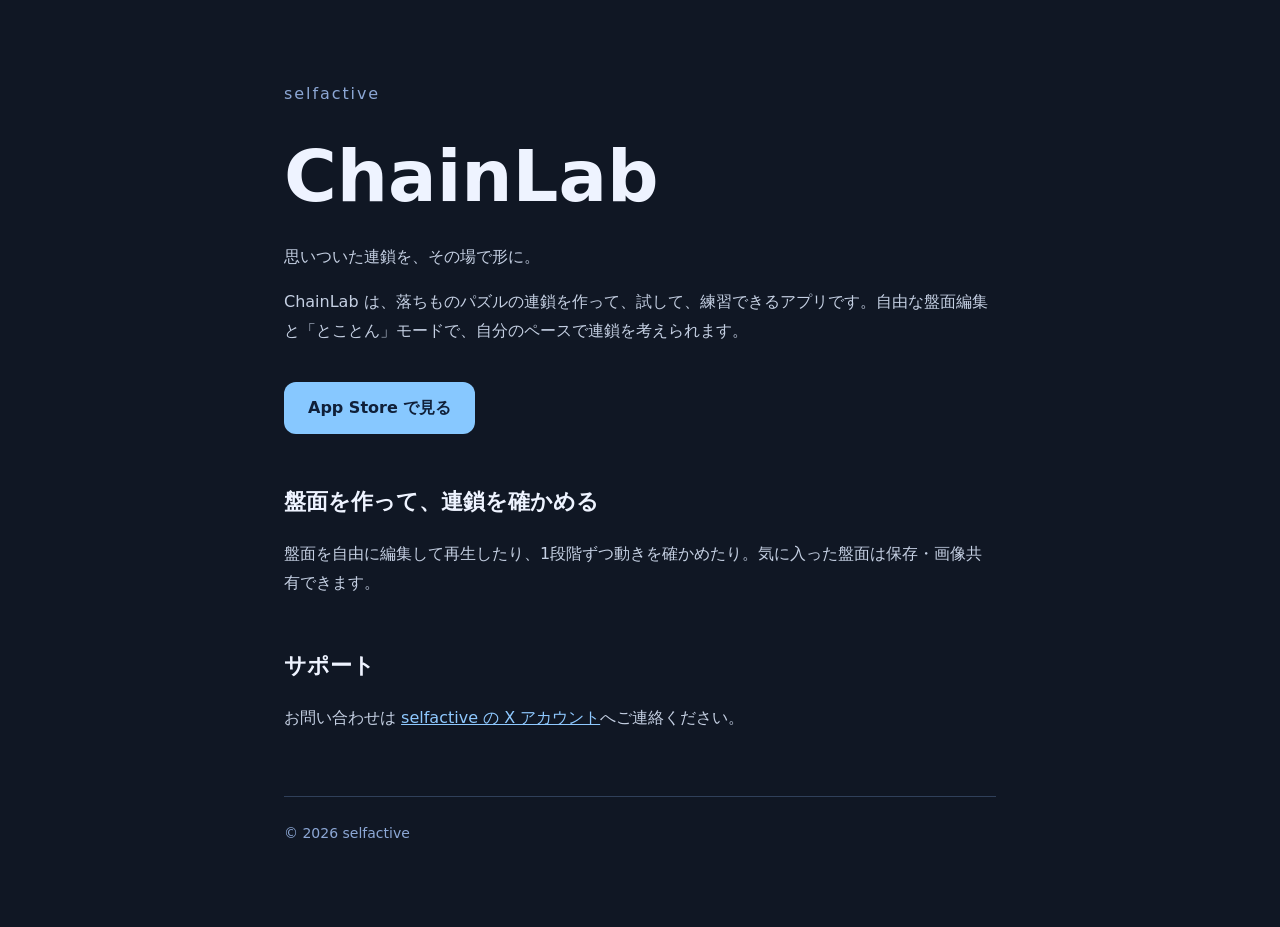
==== index.html @ dcd26888 "Add ChainLab website and AdMob app-ads.txt" ====
<!doctype html>
<html lang="ja">
<head>
<meta charset="utf-8">
<meta name="viewport" content="width=device-width, initial-scale=1">
<meta name="description" content="ChainLab は落ちものパズルの連鎖を作り、試し、練習できるアプリです。">
<title>ChainLab | selfactive</title>
<style>
:root{color-scheme:dark}*{box-sizing:border-box}body{margin:0;background:#101724;color:#eef3ff;font-family:system-ui,-apple-system,sans-serif;line-height:1.8}main{max-width:760px;margin:auto;padding:80px 24px}header{color:#8ca7d5;letter-spacing:.12em}h1{font-size:clamp(42px,8vw,72px);line-height:1.2;margin:24px 0}h2{font-size:22px;margin-top:48px}p{color:#c5d0e3}a{color:#8fc9ff}a.button{display:inline-block;background:#87c8ff;color:#102039;text-decoration:none;padding:12px 24px;border-radius:12px;font-weight:700;margin-top:20px}footer{margin-top:64px;border-top:1px solid #30405a;padding-top:24px;color:#8ca7d5;font-size:14px}
</style>
</head>
<body>
<main>
<header>selfactive</header>
<h1>ChainLab</h1>
<p>思いついた連鎖を、その場で形に。</p>
<p>ChainLab は、落ちものパズルの連鎖を作って、試して、練習できるアプリです。自由な盤面編集と「とことん」モードで、自分のペースで連鎖を考えられます。</p>
<a class="button" href="https://apps.apple.com/us/app/chainlab/id6817415571">App Store で見る</a>
<h2>盤面を作って、連鎖を確かめる</h2>
<p>盤面を自由に編集して再生したり、1段階ずつ動きを確かめたり。気に入った盤面は保存・画像共有できます。</p>
<h2>サポート</h2>
<p>お問い合わせは <a href="https://x.com/selfactive_jp">selfactive の X アカウント</a>へご連絡ください。</p>
<footer>© 2026 selfactive</footer>
</main>
</body>
</html>
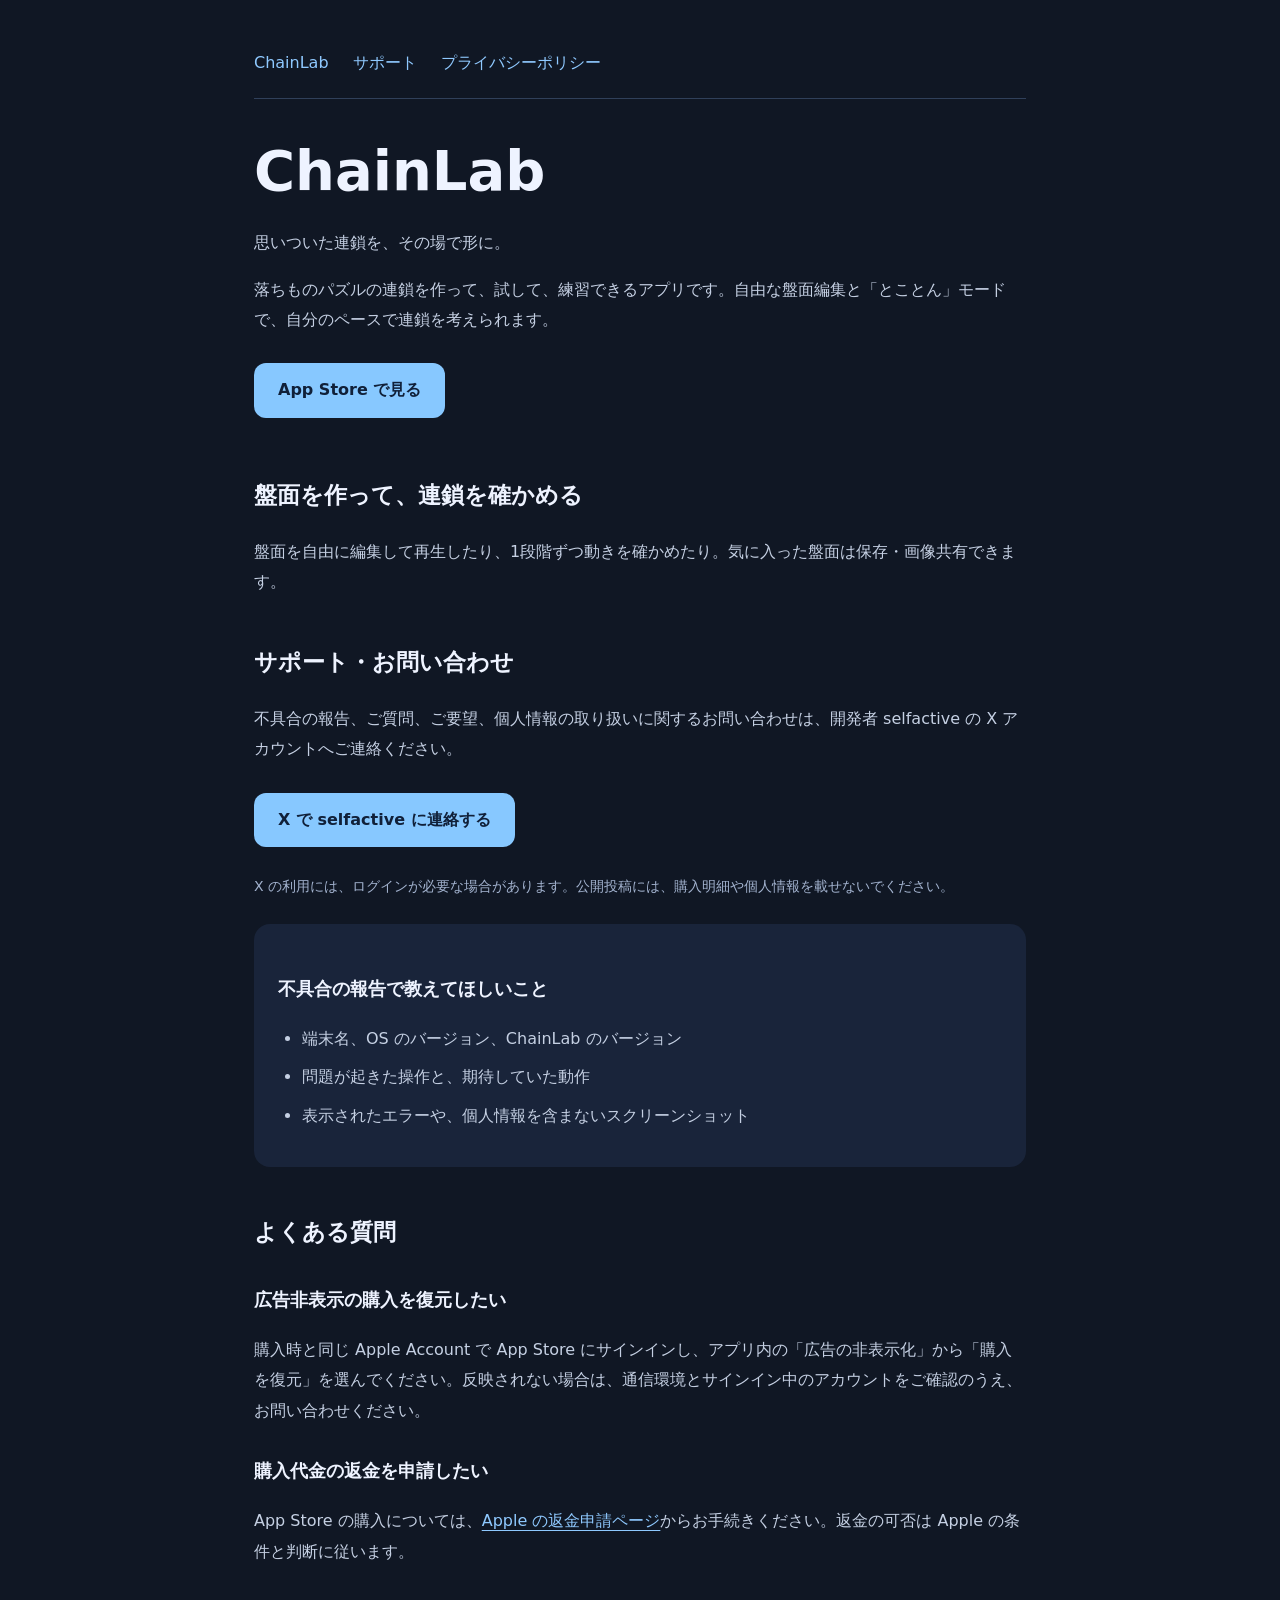
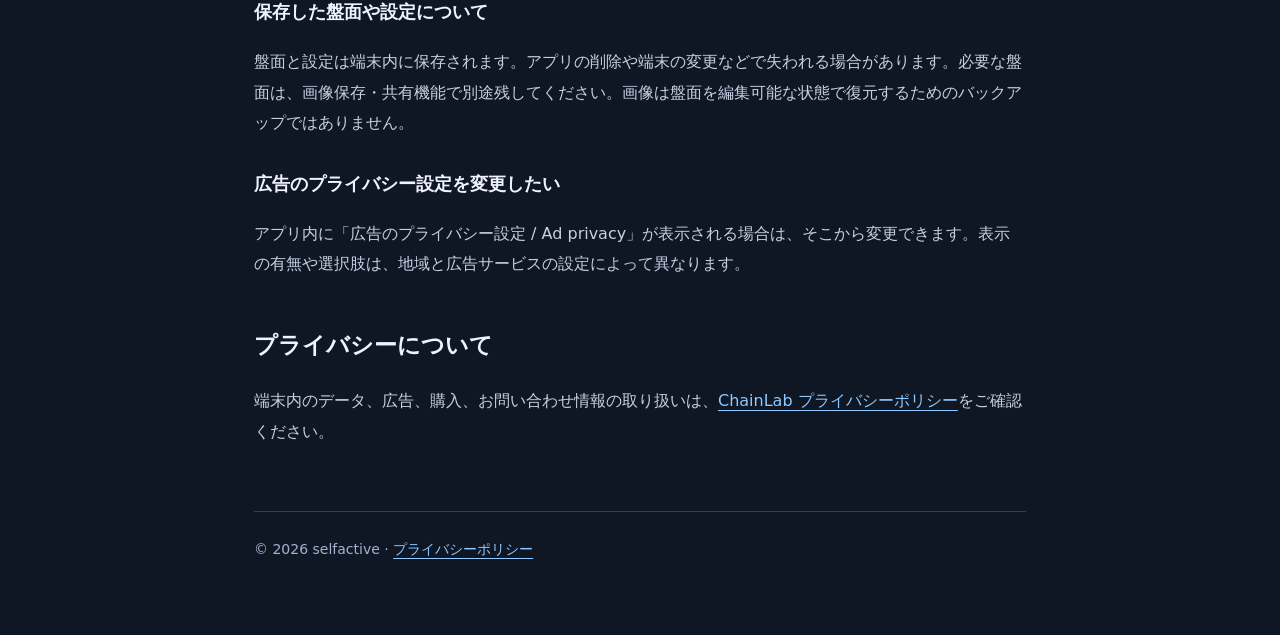
==== commit a462c7be: "Add ChainLab support information and privacy policy" ====
--- a/index.html
+++ b/index.html
@@ -1,26 +1,15 @@
-<!doctype html>
-<html lang="ja">
-<head>
-<meta charset="utf-8">
-<meta name="viewport" content="width=device-width, initial-scale=1">
-<meta name="description" content="ChainLab は落ちものパズルの連鎖を作り、試し、練習できるアプリです。">
-<title>ChainLab | selfactive</title>
-<style>
-:root{color-scheme:dark}*{box-sizing:border-box}body{margin:0;background:#101724;color:#eef3ff;font-family:system-ui,-apple-system,sans-serif;line-height:1.8}main{max-width:760px;margin:auto;padding:80px 24px}header{color:#8ca7d5;letter-spacing:.12em}h1{font-size:clamp(42px,8vw,72px);line-height:1.2;margin:24px 0}h2{font-size:22px;margin-top:48px}p{color:#c5d0e3}a{color:#8fc9ff}a.button{display:inline-block;background:#87c8ff;color:#102039;text-decoration:none;padding:12px 24px;border-radius:12px;font-weight:700;margin-top:20px}footer{margin-top:64px;border-top:1px solid #30405a;padding-top:24px;color:#8ca7d5;font-size:14px}
-</style>
-</head>
-<body>
-<main>
-<header>selfactive</header>
-<h1>ChainLab</h1>
-<p>思いついた連鎖を、その場で形に。</p>
-<p>ChainLab は、落ちものパズルの連鎖を作って、試して、練習できるアプリです。自由な盤面編集と「とことん」モードで、自分のペースで連鎖を考えられます。</p>
+<!doctype html><html lang="ja"><head><meta charset="utf-8"><meta name="viewport" content="width=device-width, initial-scale=1"><title>ChainLab | サポート・公式サイト</title><meta name="description" content="ChainLab の公式サポート。お問い合わせ、購入の復元、保存データ、プライバシーについてご案内します。"><link rel="stylesheet" href="/style.css"></head><body><main><nav aria-label="メインナビゲーション"><a href="/">ChainLab</a><a href="/#support">サポート</a><a href="/privacy.html">プライバシーポリシー</a></nav><h1>ChainLab</h1><p>思いついた連鎖を、その場で形に。</p>
+<p>落ちものパズルの連鎖を作って、試して、練習できるアプリです。自由な盤面編集と「とことん」モードで、自分のペースで連鎖を考えられます。</p>
 <a class="button" href="https://apps.apple.com/us/app/chainlab/id6817415571">App Store で見る</a>
-<h2>盤面を作って、連鎖を確かめる</h2>
-<p>盤面を自由に編集して再生したり、1段階ずつ動きを確かめたり。気に入った盤面は保存・画像共有できます。</p>
-<h2>サポート</h2>
-<p>お問い合わせは <a href="https://x.com/selfactive_jp">selfactive の X アカウント</a>へご連絡ください。</p>
-<footer>© 2026 selfactive</footer>
-</main>
-</body>
-</html>+<h2>盤面を作って、連鎖を確かめる</h2><p>盤面を自由に編集して再生したり、1段階ずつ動きを確かめたり。気に入った盤面は保存・画像共有できます。</p>
+<section id="support" aria-labelledby="support-title"><h2 id="support-title">サポート・お問い合わせ</h2>
+<p>不具合の報告、ご質問、ご要望、個人情報の取り扱いに関するお問い合わせは、開発者 selfactive の X アカウントへご連絡ください。</p>
+<a class="button" href="https://x.com/selfactive_jp">X で selfactive に連絡する</a>
+<p class="muted">X の利用には、ログインが必要な場合があります。公開投稿には、購入明細や個人情報を載せないでください。</p>
+<div class="card"><h3>不具合の報告で教えてほしいこと</h3><ul><li>端末名、OS のバージョン、ChainLab のバージョン</li><li>問題が起きた操作と、期待していた動作</li><li>表示されたエラーや、個人情報を含まないスクリーンショット</li></ul></div>
+<h2>よくある質問</h2><h3>広告非表示の購入を復元したい</h3>
+<p>購入時と同じ Apple Account で App Store にサインインし、アプリ内の「広告の非表示化」から「購入を復元」を選んでください。反映されない場合は、通信環境とサインイン中のアカウントをご確認のうえ、お問い合わせください。</p>
+<h3>購入代金の返金を申請したい</h3><p>App Store の購入については、<a href="https://reportaproblem.apple.com/">Apple の返金申請ページ</a>からお手続きください。返金の可否は Apple の条件と判断に従います。</p>
+<h3>保存した盤面や設定について</h3><p>盤面と設定は端末内に保存されます。アプリの削除や端末の変更などで失われる場合があります。必要な盤面は、画像保存・共有機能で別途残してください。画像は盤面を編集可能な状態で復元するためのバックアップではありません。</p>
+<h3>広告のプライバシー設定を変更したい</h3><p>アプリ内に「広告のプライバシー設定 / Ad privacy」が表示される場合は、そこから変更できます。表示の有無や選択肢は、地域と広告サービスの設定によって異なります。</p></section>
+<h2>プライバシーについて</h2><p>端末内のデータ、広告、購入、お問い合わせ情報の取り扱いは、<a href="/privacy.html">ChainLab プライバシーポリシー</a>をご確認ください。</p><footer>© 2026 selfactive · <a href="/privacy.html">プライバシーポリシー</a></footer></main></body></html>
--- a/style.css
+++ b/style.css
@@ -0,0 +1 @@
+:root{color-scheme:dark}*{box-sizing:border-box}body{margin:0;background:#101724;color:#eef3ff;font-family:system-ui,-apple-system,sans-serif;line-height:1.9}main{max-width:820px;margin:auto;padding:48px 24px 72px}nav{display:flex;flex-wrap:wrap;gap:12px 24px;border-bottom:1px solid #30405a;padding-bottom:20px}nav a{text-decoration:none}h1{font-size:clamp(32px,7vw,56px);line-height:1.3;margin:36px 0 20px}h2{font-size:23px;margin-top:44px}h3{font-size:18px;margin-top:28px}p,li{color:#c5d0e3}a{color:#8fc9ff;text-underline-offset:4px}a:focus-visible{outline:3px solid #fbd26d;outline-offset:5px}.button{display:inline-block;background:#87c8ff;color:#102039;text-decoration:none;padding:12px 24px;border-radius:12px;font-weight:700;margin:12px 0}.muted,footer{color:#a2b2ce;font-size:14px}footer{margin-top:64px;border-top:1px solid #30405a;padding-top:24px}.card{background:#19243a;padding:20px 24px;border-radius:16px;margin:24px 0}li{margin-bottom:8px}ul,ol{padding-left:24px}html{scroll-behavior:smooth}@media(prefers-reduced-motion:reduce){html{scroll-behavior:auto}}
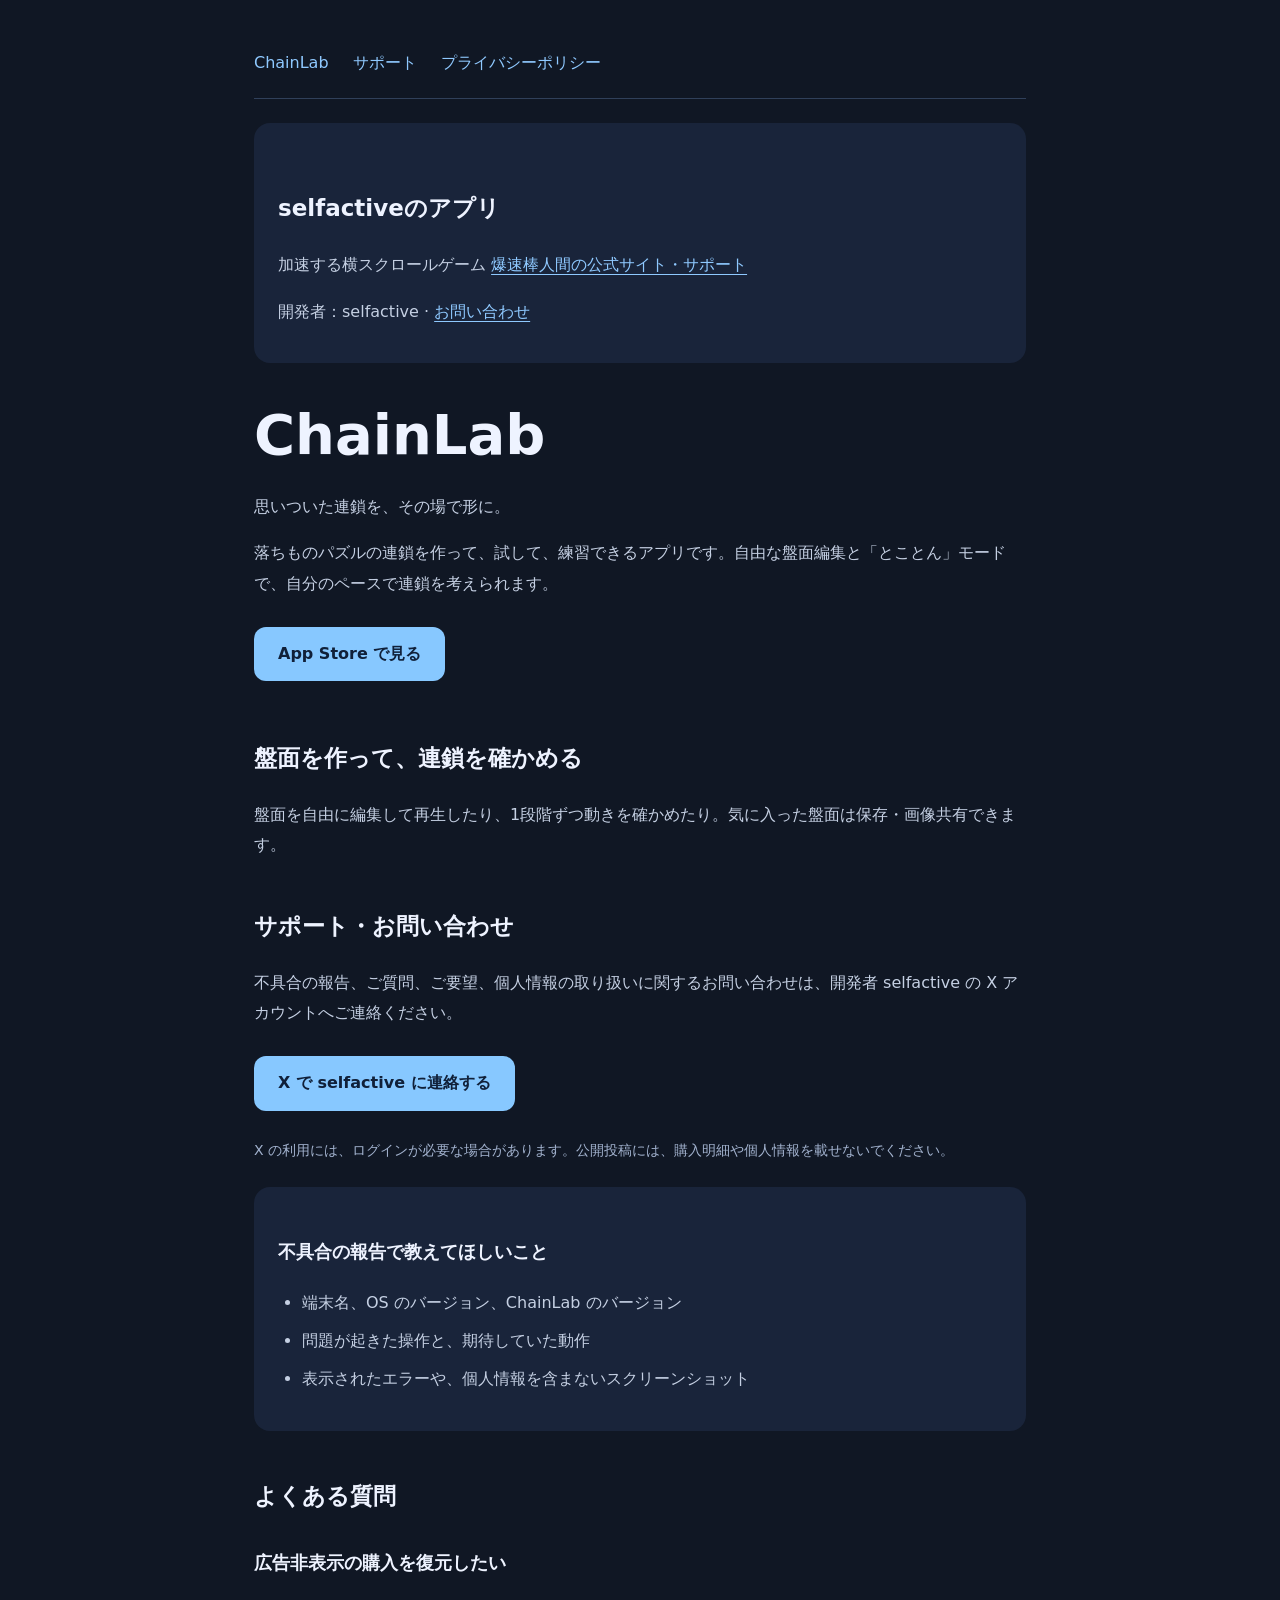
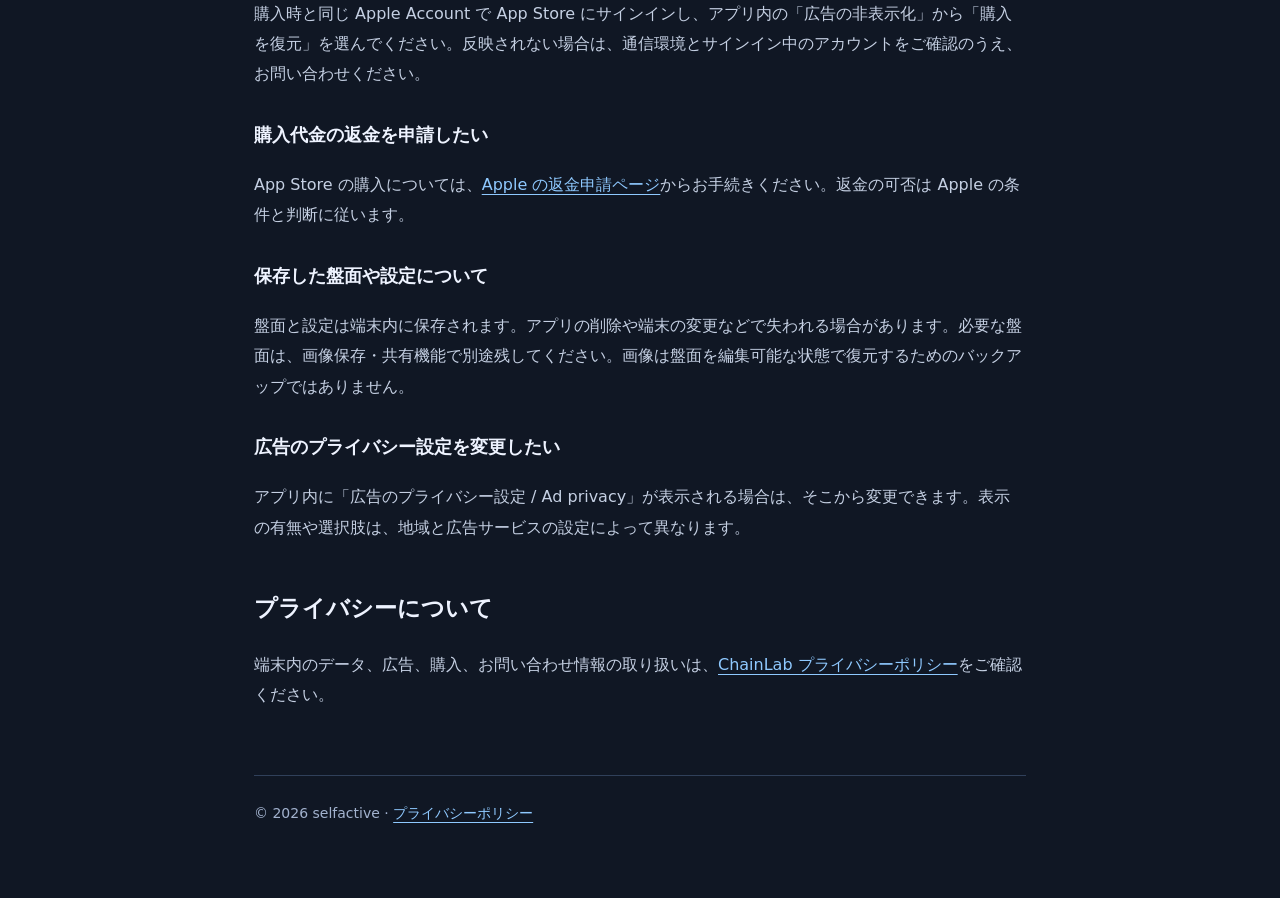
==== commit bc33c372: "Add Bakusoku Stickman developer support and privacy pages" ====
--- a/index.html
+++ b/index.html
@@ -1,4 +1,4 @@
-<!doctype html><html lang="ja"><head><meta charset="utf-8"><meta name="viewport" content="width=device-width, initial-scale=1"><title>ChainLab | サポート・公式サイト</title><meta name="description" content="ChainLab の公式サポート。お問い合わせ、購入の復元、保存データ、プライバシーについてご案内します。"><link rel="stylesheet" href="/style.css"></head><body><main><nav aria-label="メインナビゲーション"><a href="/">ChainLab</a><a href="/#support">サポート</a><a href="/privacy.html">プライバシーポリシー</a></nav><h1>ChainLab</h1><p>思いついた連鎖を、その場で形に。</p>
+<!doctype html><html lang="ja"><head><meta charset="utf-8"><meta name="viewport" content="width=device-width, initial-scale=1"><title>ChainLab | サポート・公式サイト</title><meta name="description" content="ChainLab の公式サポート。お問い合わせ、購入の復元、保存データ、プライバシーについてご案内します。"><link rel="stylesheet" href="/style.css"></head><body><main><nav aria-label="メインナビゲーション"><a href="/">ChainLab</a><a href="/#support">サポート</a><a href="/privacy.html">プライバシーポリシー</a></nav><section class="card"><h2>selfactiveのアプリ</h2><p>加速する横スクロールゲーム <a href="/velocity-run/">爆速棒人間の公式サイト・サポート</a></p><p>開発者：selfactive · <a href="https://x.com/selfactive_jp">お問い合わせ</a></p></section><h1>ChainLab</h1><p>思いついた連鎖を、その場で形に。</p>
 <p>落ちものパズルの連鎖を作って、試して、練習できるアプリです。自由な盤面編集と「とことん」モードで、自分のペースで連鎖を考えられます。</p>
 <a class="button" href="https://apps.apple.com/us/app/chainlab/id6817415571">App Store で見る</a>
 <h2>盤面を作って、連鎖を確かめる</h2><p>盤面を自由に編集して再生したり、1段階ずつ動きを確かめたり。気に入った盤面は保存・画像共有できます。</p>
